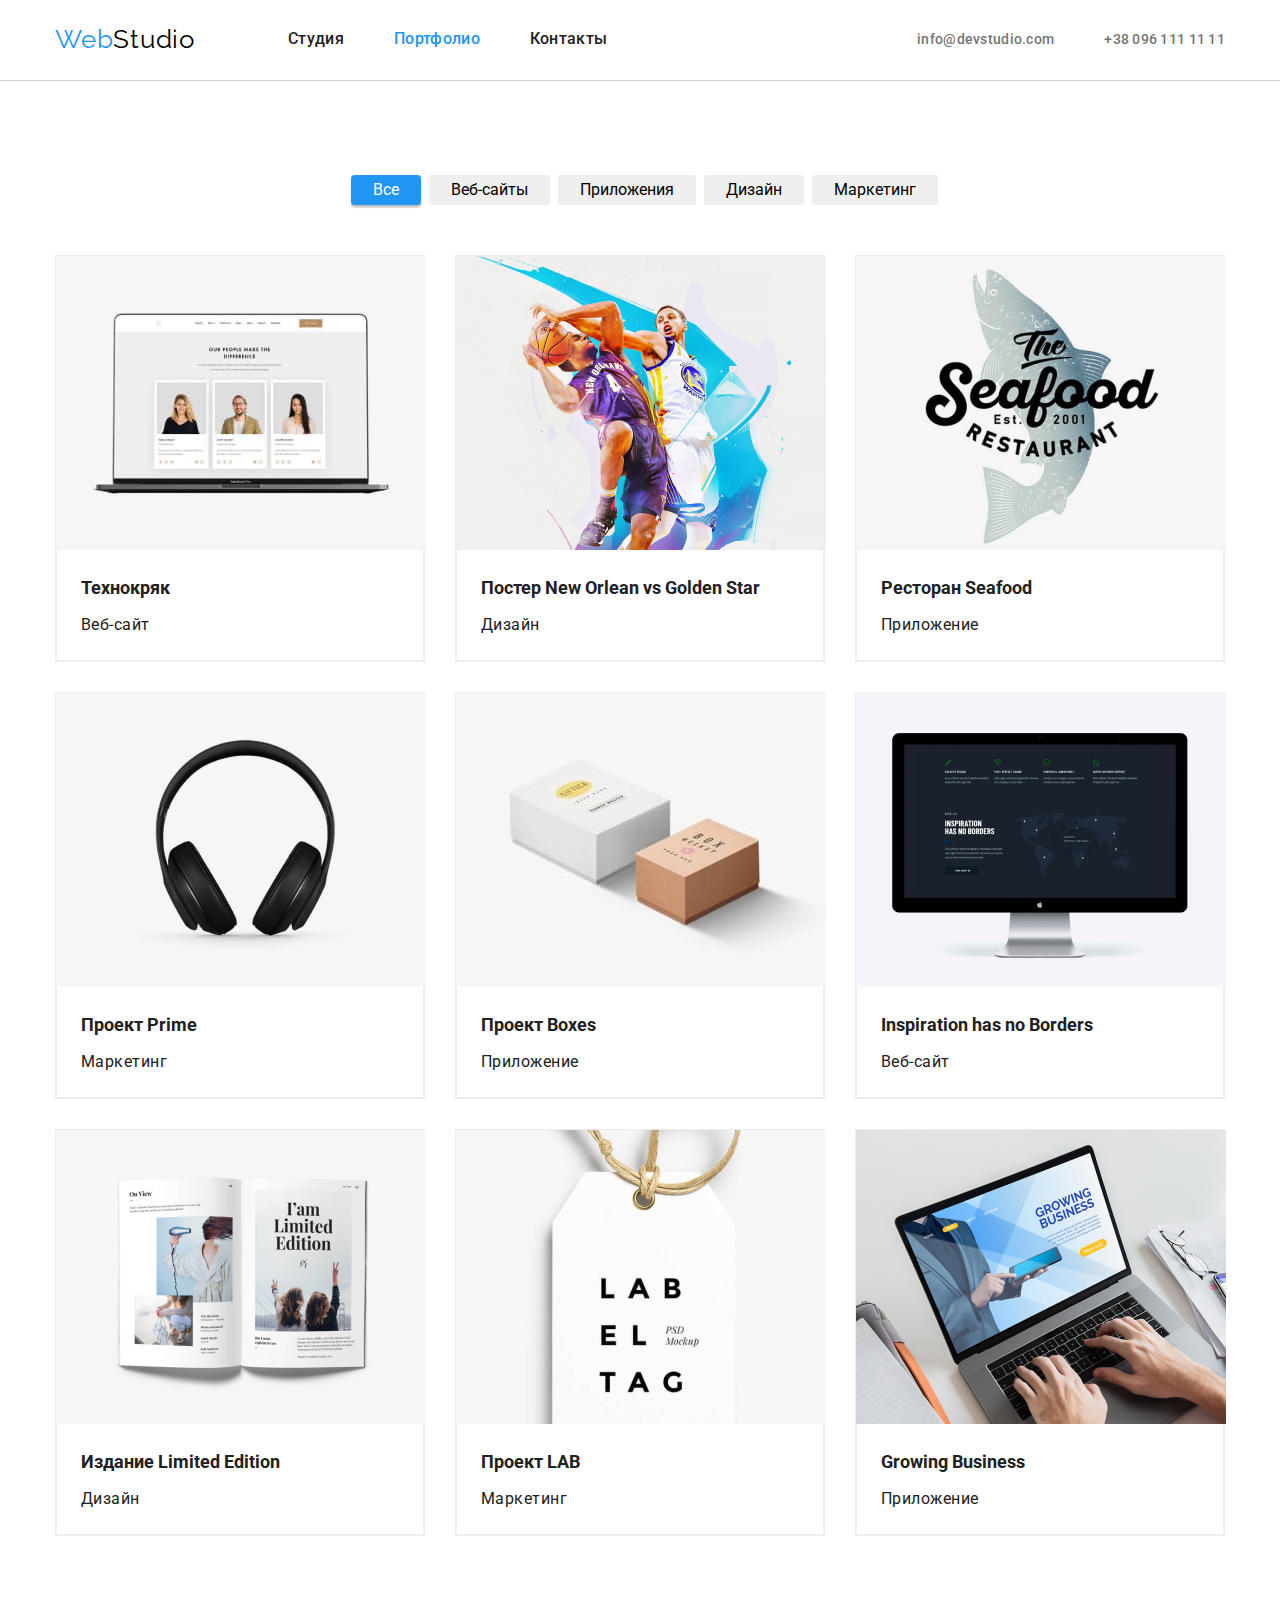
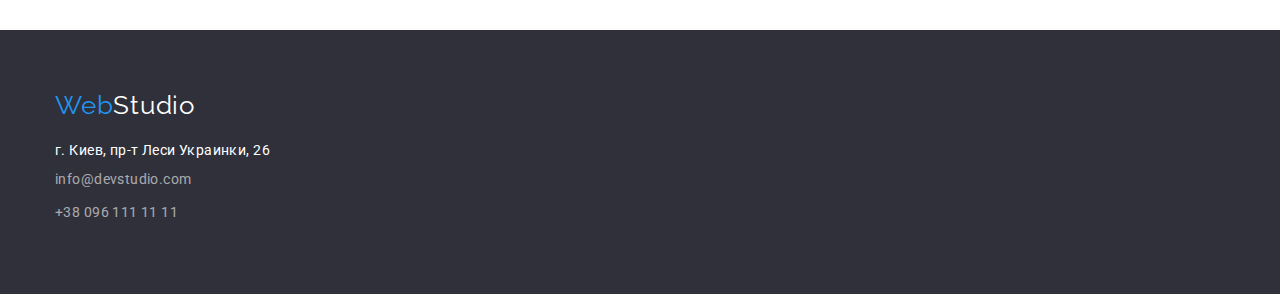
==== portfolio.html @ a6721dd1 "hw-04" ====
<!DOCTYPE html>
<html lang="ru">
<head>
    <meta charset="UTF-8">
    <meta http-equiv="X-UA-Compatible" content="IE=edge">
    <meta name="viewport" content="width=device-width, initial-scale=1.0">
    <link
        href="https://fonts.googleapis.com/css2?family=Raleway:wght@700&family=Roboto:wght@400;500;700;900&display=swap"
        rel="stylesheet">
    <title>Портфолио</title>
    <link rel="stylesheet" href="https://cdnjs.cloudflare.com/ajax/libs/modern-normalize/1.0.0/modern-normalize.min.css" />
    <link rel="stylesheet" href="./css/style.css">
</head>

<body>
    <!--Header-->
    <header class="header">
        <div class="container container-header">
            <nav class="navigation">
                <a class="logo" href="./index.html" lang="en">Web<span class="logo-dark">Studio</span></a>
                <ul class="site-nav list">
                    <li class="nav-item"><a href="./index.html" class="link">Студия</a></li>
                    <li class="nav-item"><a href="./portfolio.html" class="link current">Портфолио</a></li>
                    <li class="nav-item"><a href="/Контакты" class="link">Контакты</a></li>
                </ul>
            </nav>
            <ul class="contacts-list list">
                <li class="contacts-item"><a href="mailto:info@devstudio.com" class="link">info@devstudio.com</a></li>
                <li class="contacts-item"><a href="tel:+380961111111" class="link">+38 096 111 11 11</a></li>
            </ul>
        </div>
    </header>

    <main>
        <section class="work-block">
            <div class="container">
                <h1 hidden>Portfolio</h1>
                <!--Filter-->
                <ul class="filter list">
                    <li class="button-line">
                        <button type="button" class="filter-button current">Все</button>
                    </li>
                    <li class="button-line">
                        <button type="button" class="filter-button">Веб-сайты</button>
                    </li>
                    <li class="button-line">
                        <button type="button" class="filter-button">Приложения</button>
                    </li>
                    <li class="button-line">
                        <button type="button" class="filter-button">Дизайн</button>
                    </li>
                    <li class="button-line">
                        <button type="button" class="filter-button">Маркетинг</button>
                    </li>
                </ul>
                <ul class="content list">
                    <li class="portfolio-item">
                        <a class="link" href="#">
                            <img src="./images/1img.jpg" alt="Технокряк" width="370" />
                            <div class="card-description">
                                <h2 class="content-title">Технокряк</h2>
                                <p class="content-text">Веб-сайт</p>
                            </div>
                        </a>
                    </li>
                    <li class="portfolio-item">
                        <a class="link" href="#">
                            <img src="./images/img(1).jpg" alt="Постер New Orlean vs Golden Star" width="370" />
                            <div class="card-description">
                                <h2 class="content-title">Постер <span lang="en">New Orlean vs Golden Star</span></h2>
                                <p class="content-text">Дизайн</p>
                            </div>
                        </a>
                    </li>
                    <li class="portfolio-item">
                        <a class="link" href="#">
                            <img src="./images/img(2).jpg" alt="Ресторан Seafood" width="370" />
                            <div class="card-description">
                                <h2 class="content-title">Ресторан <span lang="en">Seafood</span></h2>
                                <p class="content-text">Приложение</p>
                            </div>
                        </a>
                    </li>
                    <li class="portfolio-item">
                        <a class="link" href="#">
                            <img src="./images/img(4).jpg" alt="Проект Prime" width="370" />
                            <div class="card-description">
                                <h2 class="content-title">Проект <span lang="en">Prime</span></h2>
                                <p class="content-text">Маркетинг</p>
                            </div>
                        </a>
                    </li>
                    <li class="portfolio-item">
                        <a class="link" href="#">
                            <img src="./images/img(5).jpg" alt="Проект Boxes" width="370" />
                            <div class="card-description">
                                <h2 class="content-title">Проект <span lang="en">Boxes</span></h2>
                                <p class="content-text">Приложение</p>
                            </div>
                        </a>
                    </li>
                    <li class="portfolio-item">
                        <a class="link" href="#">
                            <img src="./images/img(6).jpg" alt="Inspiration has no Borders" width="370" />
                            <div class="card-description">
                                <h2 class="content-title" lang="en">Inspiration has no Borders</h2>
                                <p class="content-text">Веб-сайт</p>
                            </div>
                        </a>
                    </li>
                    <li class="portfolio-item">
                        <a class="link" href="#">
                            <img src="./images/img(7).jpg" alt="Издание Limited Edition" width="370" />
                            <div class="card-description">
                                <h2 class="content-title">Издание <span lang="en">Limited Edition</span></h2>
                                <p class="content-text">Дизайн</p>
                            </div>
                        </a>
                    </li>
                    <li class="portfolio-item">
                        <a class="link" href="#">
                            <img src="./images/img(8).jpg" alt="Проект LAB" width="370" />
                            <div class="card-description">
                                <h2 class="content-title">Проект <span lang="en">LAB</span></h2>
                                <p class="content-text">Маркетинг</p>
                            </div>
                        </a>
                    </li>
                    <li class="portfolio-item">
                        <a class="link" href="#">
                            <img src="./images/img(9).jpg" alt="Growing Business" width="370" />
                            <div class="card-description">
                                <h2 class="content-title" lang="en">Growing Business</h2>
                                <p class="content-text">Приложение</p>
                            </div>
                        </a>
                    </li>
                </ul>
        </div>
        </section>
    </main>

    <!--Footer-->
    <footer class="page-footer">
        <div class="container">
            <a class="logo logo-indent" href="./index.html" lang=en>Web<span class="logo-light">Studio</span></a>
            <address class="address">
                <ul class="footer-contact list">
                    <li class="address-item"><a class="address-text" href="https://goo.gl/maps/ruB2v3rZitqbdLSk9"
                            target="_blank">г. Киев, пр-т
                            Леси Украинки, 26</a></li>
                    <li class="address-item"><a class="link" href="mailto:info@devstudio.com">info@devstudio.com</a></li>
                    <li class="address-item"><a class="link" href="tel:+380961111111">+38 096 111 11 11</a></li>
                </ul>
            </address>
        </div>
    </footer>
</body>
</html>
---- css/style.css ----
:root {
  --primary-text-color: #757575;
  --title-text-color: #212121;
  --secondary-text-color: #ffffff;
  --primary--button-color: #188ce8;
  --background-button-color: #f5f4fa;
  --primary-background-color: #ffffff;
  --secondary-background-color: #2f303a;
  --accent-color: #2196f3;
  --secondary-address-color: rgba(255, 255, 255, 0.6);
  --logo-color: #000000;
  --background-team-color: #f5f4fa;
}

body {
  color: var(--primary-text-color);
  background-color: var(--primary-background-color);
  font-family: "Roboto", sans-serif;
  font-weight: 400;
  margin: 0 auto;
}
*,
::after,
::before {
  box-sizing: border-box;
}

/* УЛИТЫ */
h1,
h2,
h3,
p {
  margin-bottom: 0;
  margin-top: 0;
}
/* Without dots */
.list {
  list-style: none;
  padding: 0;
  margin: 0;
}
.link {
  color: var(--title-text-color);
  text-decoration: none;
  cursor: pointer;
}
img {
  display: block;
}
.container {
  width: 1200px;
  padding-left: 15px;
  padding-right: 15px;
  margin: 0 auto;
}

/* HEADER  */
.header {
  padding-top: 24px;
  padding-bottom: 25px;
  border-bottom: 1px solid #cecece;
}
.header .list {
  font-weight: 500;
  line-height: 1.14;
  letter-spacing: 0.02em;
}
.site-nav .link.current {
  color: var(--accent-color);
}
.container-header {
  display: flex;
}
.navigation {
  display: flex;
  align-items: center;
}
.site-nav {
  color: var(--title-text-color);
  display: flex;
}
.navigation .nav-item:not(:last-child) {
  margin-right: 50px;
}
.contacts-item:not(:last-child) {
  margin-right: 50px;
}
.contacts-list {
  margin-left: auto;
  display: flex;
  align-items: center;
}
.contacts-list .link {
  color: var(--primary-text-color);
  font-weight: 500;
  font-size: 14px;
  letter-spacing: 0.02em;
}

/*HERO*/
.post {
  background-color: var(--secondary-background-color);
  text-align: center;
  padding-top: 200px;
  padding-bottom: 200px;
}
.post-title {
  color: var(--secondary-text-color);
  text-align: center;
  text-transform: uppercase;
  font-weight: 900;
  font-size: 44px;
  line-height: 1.36;
  margin-top: 0;
  margin-bottom: 30px;
}
.post-button {
  color: var(--secondary-text-color);
  background-color: var(--accent-color);
  margin: 0 auto;
  padding: 10px 30px;
  font-weight: bold;
  line-height: 1.87;
  box-shadow: 0px 4px 4px rgba(0, 0, 0, 0.25);
  border-radius: 4px;
  border: none;
  min-width: 200px;
  text-align: center;
  display: block;
}

/*BENEFITS*/
.benefits {
  padding-top: 94px;
  margin-bottom: 0;
}
.benefits-list {
  display: flex;
  align-items: center;
}
.benefits-name {
  color: var(--title-text-color);
  margin-bottom: 10px;
  margin-top: 0;
  font-size: 14px;
  line-height: 1.14;
  text-transform: uppercase;
}
.benefits-text {
  font-size: 14px;
  line-height: 1.71;
}

.benefits-block:not(:last-child) {
  margin-right: 30px;
}

/* ACTIVITY */
.activity {
  color: var(--title-text-color);
  padding-top: 94px;
  padding-bottom: 94px;
  box-sizing: border-box;
}
.work {
  display: flex;
  align-items: center;
  justify-content: space-between;
}
.section-title {
  margin-bottom: 50px;
  text-align: center;
  font-weight: 700;
  font-size: 36px;
  line-height: 1.16;
  letter-spacing: 0.03em;
}

/* TEAM */
.team {
  color: var(--title-text-color);
  background-color: var(--background-team-color);
  padding-top: 94px;
  padding-bottom: 94px;
}
.team-list {
  display: flex;
}
.team-description {
  padding: 30px 0;
}
.team-name {
  color: var(--title-text-color);
  font-weight: 500;
  font-size: 16px;
  line-height: 1.18;
  text-align: center;
  letter-spacing: 0.03em;
  padding-bottom: 10px;
}
.team-function {

  text-align: center;
  letter-spacing: 0.03em;
  color: #757575;;
}
.img-team {
  flex-direction: column;
  box-shadow: 0px 1px 3px rgba(0, 0, 0, 0.12), 0px 1px 1px rgba(0, 0, 0, 0.14),
    0px 2px 1px rgba(0, 0, 0, 0.2);
  border-radius: 0px 0px 4px 4px;
  margin-right: 30px;
}
.img-team:not(:last-child) {
  margin-right: 30px;
}

/*FOOTER*/
.page-footer {
  background-color: var(--secondary-background-color);
  padding-top: 60px;
  padding-bottom: 60px;
}
.address {

  font-style: normal;
  letter-spacing: 0.03em;
  text-decoration: none;
  color: var(--secondary-address-color);
}
.address-item {
  margin-bottom: 9px;
}
.address-text {
  letter-spacing: 0.03em;
  text-decoration: none;
  font-size: 14px;
  color: #ffffff;
}
.footer-contact .link {
  color: var(--secondary-address-color);
  font-style: normal;
  font-size: 14px;
  line-height: 1.71;
  letter-spacing: 0.03em;
  text-decoration: none;
}

/* JUST FOCUS AND HOVER */
.site-nav .link:focus,
.site-nav .link:hover,
.contacts-list .link:focus,
.contacts-list .link:hover {
  color: var(--accent-color);
}
.filter-button:focus,
.filter-button:hover {
  color: var(--secondary-text-color);
}
.post-button:hover,
.post-button:focus {
  background-color: var(--primary--button-color);
  box-shadow: 0px 4px 4px rgba(0, 0, 0, 0.15);
  border-radius: 4px;
}
.filter-button:focus,
.filter-button:hover {
  background-color: var(--accent-color);
  box-shadow: 0px 3px 1px rgba(0, 0, 0, 0.1), 0px 1px 2px rgba(0, 0, 0, 0.08),
    0px 2px 2px rgba(0, 0, 0, 0.12);
  border-radius: 4px;
}

/* LOGO */
.logo {
  color: var(--accent-color);
  margin-right: 93px;
  font-family: Raleway;
  font-size: 26px;
  line-height: 1.19;
  letter-spacing: 0.03em;
  text-decoration: none;
}
.logo-indent{
  display: block;
  margin-bottom: 20px;
}
.logo-dark {
  color: #000000;
}
.logo-light {
  color: #ffffff;
}

/* PORTFOLIO */
.work-block {
  padding-top: 94px;
  padding-bottom: 94px;
}
.filter {
  display: flex;
  margin: 0 auto;
  margin-bottom: 50px;
  text-align: center;
  align-items: center;
  justify-content: center;
  color: var(--background-team-color);
  font-weight: 500;
  font-size: 16px;
  line-height: 1.62;
  letter-spacing: 0.03em;
  border-radius: 4px;
}
.filter-button {
  padding: 6px 22px;
  border-radius: 4px;
  border: none;
}
.filter-button.current {
  background-color: var(--accent-color);
  color: var(--secondary-text-color);
  box-shadow: 0px 3px 1px rgba(0, 0, 0, 0.1), 0px 1px 2px rgba(0, 0, 0, 0.08),
    0px 2px 2px rgba(0, 0, 0, 0.12);
  border-radius: 4px;
}
button {
  cursor: pointer;
}
.button-line {
  background-color: var(--background-button-color);
  margin-left: 8px;
}

/*CATOLOG*/
.portfolio-item .link {
  display: block;
}
.portfolio-item {
  margin-top: 30px;
  margin-right: 30px;
  border: 1px solid #eeeeee;
  width: 370px;
}
.content {
  display: flex;
  flex-wrap: wrap;
  margin-top: -30px;
  margin-right: -30px;
}
.card-description {
  display: block;
  padding: 20px 24px;
  border-right: 1px solid #eeeeee;
  border-bottom: 1px solid #eeeeee;
  border-left: 1px solid #eeeeee;
}
.content-title {
  margin-bottom: 4px;
  color: var(--title-text-color);
  font-weight: 700;
  font-size: 18px;
  line-height: 2;
}
.content-text {
  font-weight: 400;
  font-size: 16px;
  line-height: 1.87;
  letter-spacing: 0.03em;
}
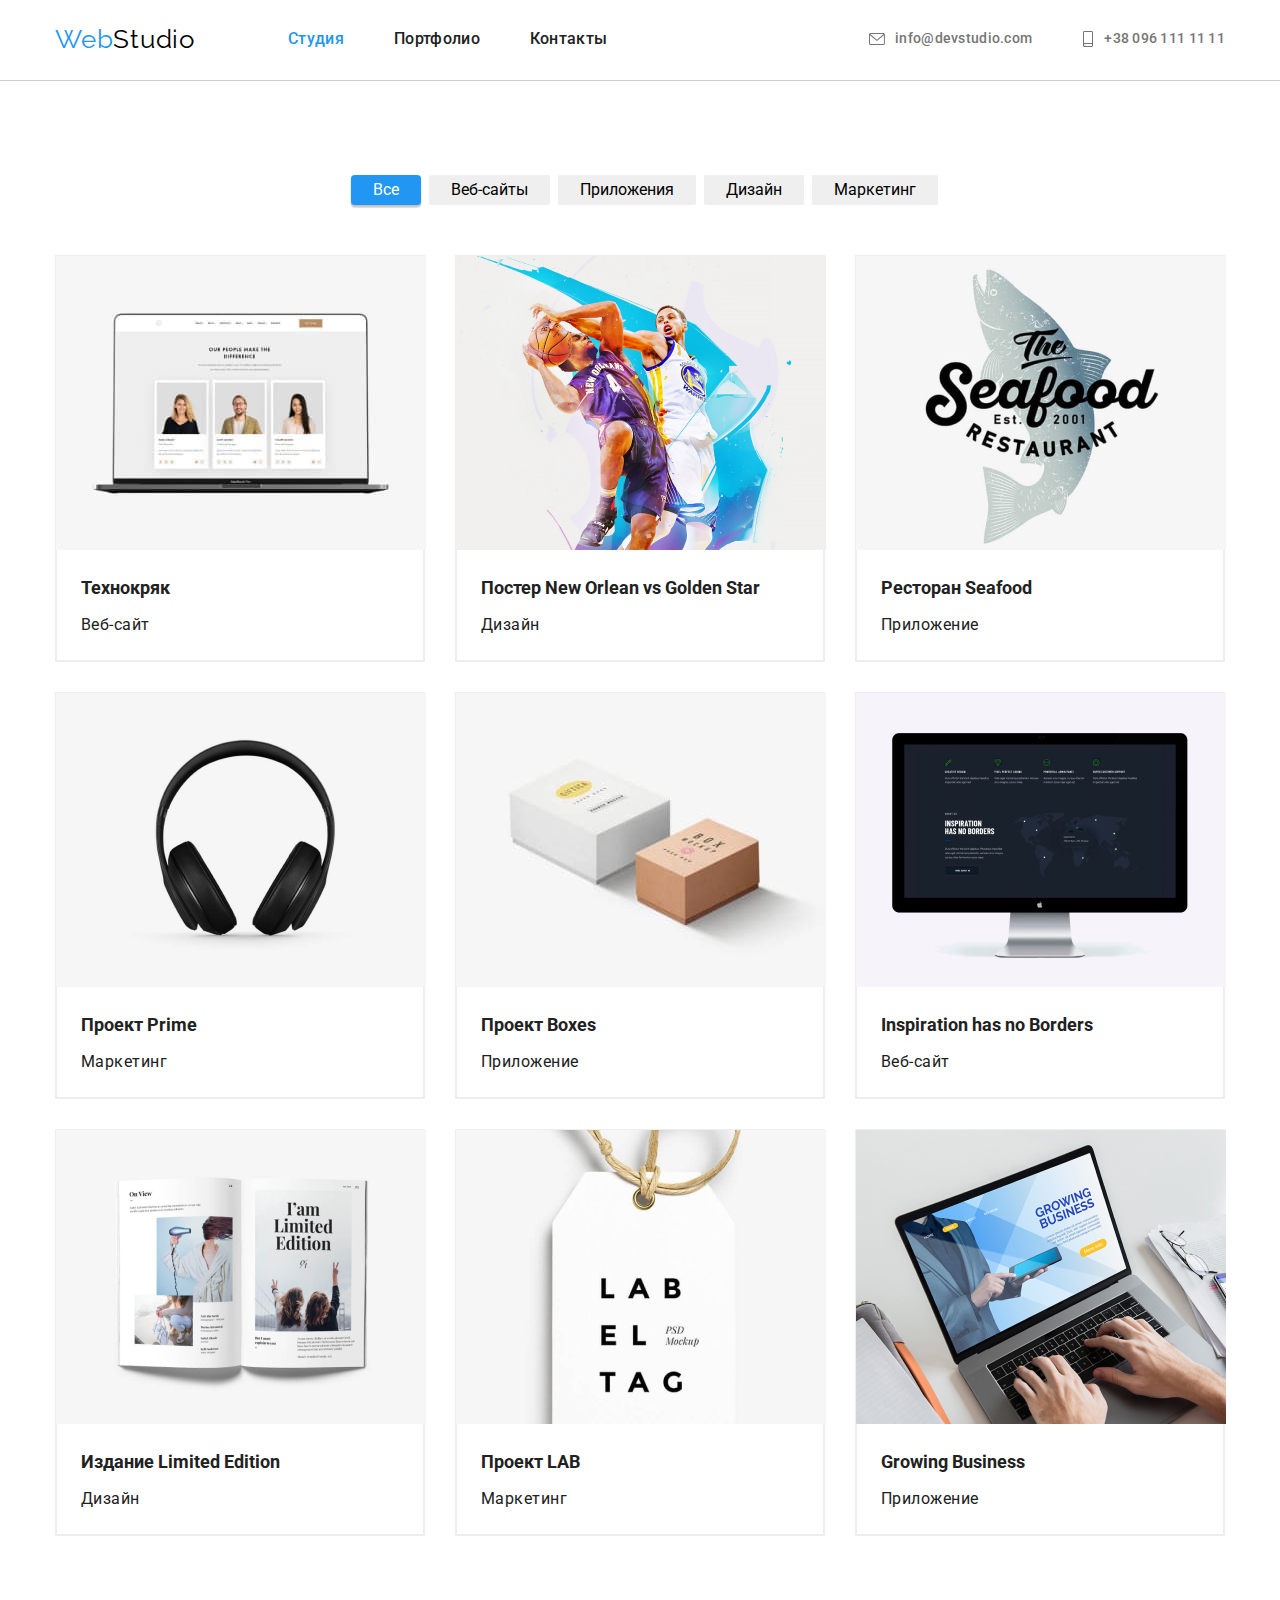
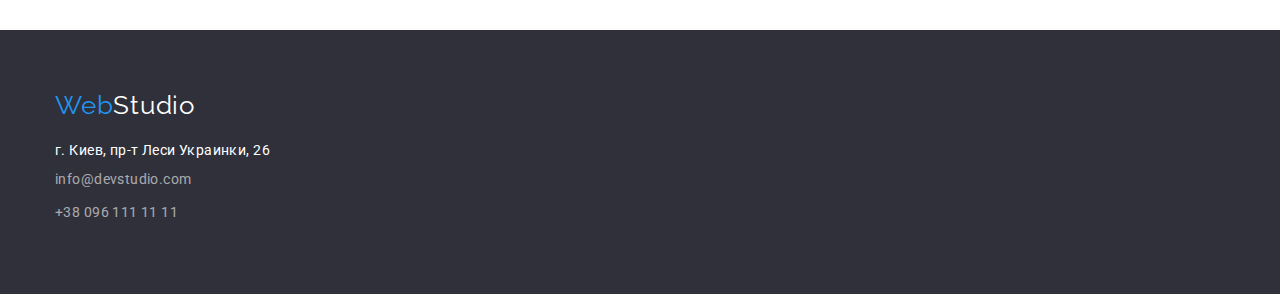
==== commit 06ac1013: "Добавляет новый блок" ====
--- a/portfolio.html
+++ b/portfolio.html
@@ -19,14 +19,30 @@
             <nav class="navigation">
                 <a class="logo" href="./index.html" lang="en">Web<span class="logo-dark">Studio</span></a>
                 <ul class="site-nav list">
-                    <li class="nav-item"><a href="./index.html" class="link">Студия</a></li>
-                    <li class="nav-item"><a href="./portfolio.html" class="link current">Портфолио</a></li>
+                    <li class="nav-item"><a href="./index.html" class="link current">Студия</a></li>
+                    <li class="nav-item"><a href="./portfolio.html" class="link">Портфолио</a></li>
                     <li class="nav-item"><a href="/Контакты" class="link">Контакты</a></li>
                 </ul>
             </nav>
             <ul class="contacts-list list">
-                <li class="contacts-item"><a href="mailto:info@devstudio.com" class="link">info@devstudio.com</a></li>
-                <li class="contacts-item"><a href="tel:+380961111111" class="link">+38 096 111 11 11</a></li>
+                <li class="contacts-item">
+                    <a href="mailto:info@devstudio.com" class="link">
+                        <svg width="16px" height="12px" class="email-icon">
+                            <use href="./images/symbol-defs.svg#icon-email">
+                            </use>
+                        </svg>
+                        info@devstudio.com
+                    </a>
+                </li>
+                <li class="contacts-item">
+                    <a href="tel:+380961111111" class="link">
+                        <svg width="12px" height="16px" class="icon-smartphone">
+                            <use href="./images/symbol-defs.svg#icon-smartphone">
+                            </use>
+                        </svg>
+                        +38 096 111 11 11
+                </a>
+                </li>
             </ul>
         </div>
     </header>
--- a/css/style.css
+++ b/css/style.css
@@ -96,10 +96,14 @@
   font-size: 14px;
   letter-spacing: 0.02em;
 }
+.contacts-item .link{
+  display: flex;
+  align-items: center;
+}
 
 /*HERO*/
 .post {
-  background-color: var(--secondary-background-color);
+  /*background-color: var(--secondary-background-color);*/
   text-align: center;
   padding-top: 200px;
   padding-bottom: 200px;
@@ -138,10 +142,40 @@
   display: flex;
   align-items: center;
 }
+.benefits-block::before{
+  display: block;
+  content:"";
+  height: 120px;
+  left: 215px;
+  top: 774px;
+  border-radius: 4px;
+  background-size: contain;
+  background: #F5F4FA;
+}
+.icon-antenna::before{
+  background-image: url("../images/antenna1.svg");
+  background-repeat: no-repeat;
+  background-position: center;
+}
+.icon-clock::before{
+  background-image: url("../images/clock1.svg");
+  background-repeat: no-repeat;
+  background-position: center;
+}
+.icon-diagram::before{
+  background-image: url("../images/diagram1.svg");
+  background-repeat: no-repeat;
+  background-position: center;
+}
+.icon-astronaut::before{
+  background-image: url("../images/astronaut1.svg");
+  background-repeat: no-repeat;
+  background-position: center;
+}
 .benefits-name {
   color: var(--title-text-color);
   margin-bottom: 10px;
-  margin-top: 0;
+  margin-top: 30px;
   font-size: 14px;
   line-height: 1.14;
   text-transform: uppercase;
@@ -366,4 +400,41 @@
   font-size: 16px;
   line-height: 1.87;
   letter-spacing: 0.03em;
-}+}
+
+/* ICONS HEADER*/
+.email-icon {
+  margin-right: 10px;
+  fill: var(--title-text-color);
+}
+.contacts-item .link:hover,
+.contacts-item .link:focus{
+  fill: var(--accent-color);
+}
+.email-icon .link:hover,
+.email-icon .link:focus,
+.icon-smartphone .link:hover,
+.icon-smartphone .link:focus {
+  color: var(--accent-color);
+}
+.icon-smartphone {
+  margin-right: 10px;
+  fill: var(--title-text-color);
+}
+
+/*OVERLAY*/
+.overlay {
+  max-width: 1600px;
+  height: 600px;
+  margin-left: auto;
+  margin-right: auto;
+  background-image: linear-gradient(
+  rgba(47, 48, 58, 0.4), 
+  rgba(47, 48, 58, 0.4)
+  ),
+  url(../images/overlay.jpg);
+  background-repeat: no-repeat;
+  background-position: center;
+  background-size: cover;
+}
+
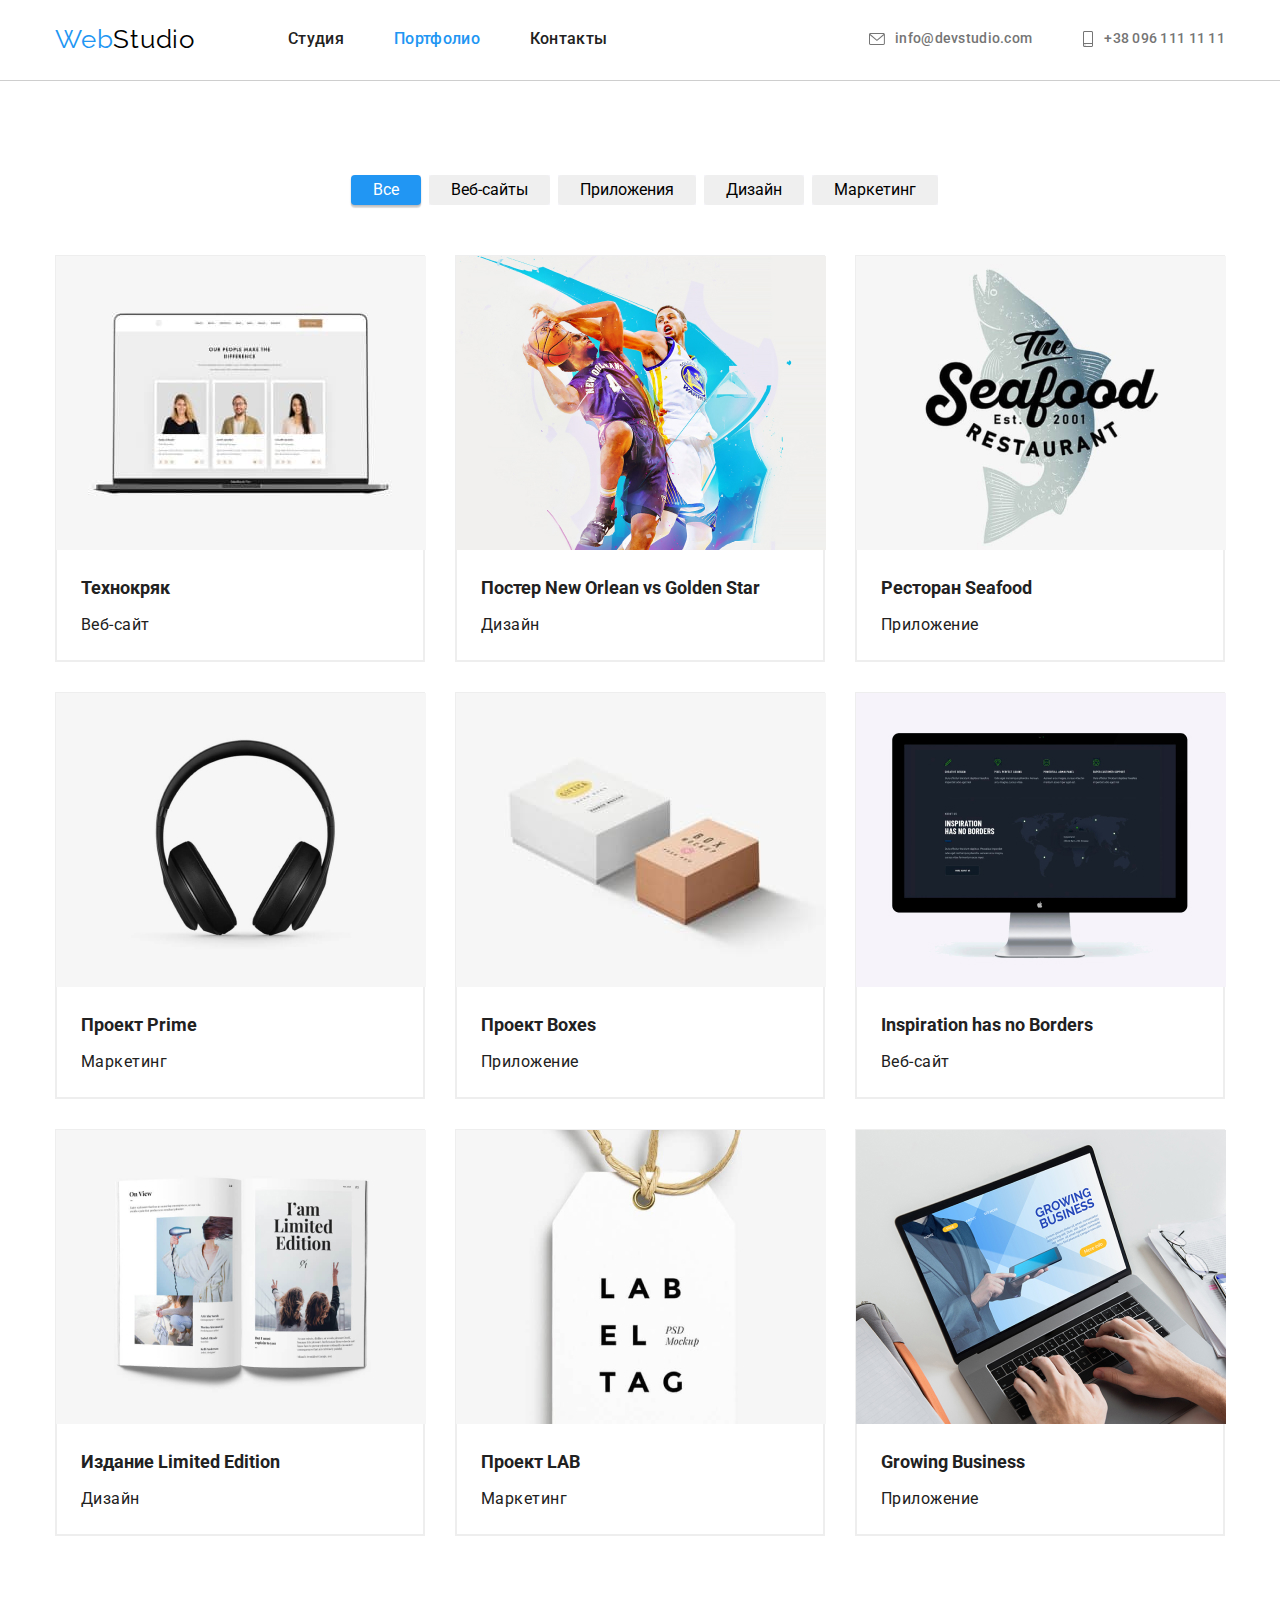
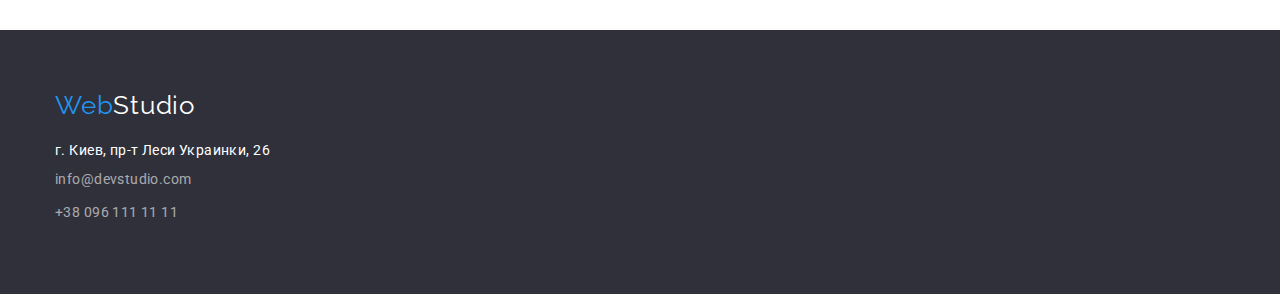
==== commit 0b9c1a1e: "header portfolio" ====
--- a/portfolio.html
+++ b/portfolio.html
@@ -19,29 +19,29 @@
             <nav class="navigation">
                 <a class="logo" href="./index.html" lang="en">Web<span class="logo-dark">Studio</span></a>
                 <ul class="site-nav list">
-                    <li class="nav-item"><a href="./index.html" class="link current">Студия</a></li>
-                    <li class="nav-item"><a href="./portfolio.html" class="link">Портфолио</a></li>
+                    <li class="nav-item"><a href="./index.html" class="link">Студия</a></li>
+                    <li class="nav-item"><a href="./portfolio.html" class="link current">Портфолио</a></li>
                     <li class="nav-item"><a href="/Контакты" class="link">Контакты</a></li>
                 </ul>
             </nav>
             <ul class="contacts-list list">
-                <li class="contacts-item">
+                <li class="contacts-item link">
                     <a href="mailto:info@devstudio.com" class="link">
-                        <svg width="16px" height="12px" class="email-icon">
-                            <use href="./images/symbol-defs.svg#icon-email">
+                        <svg width="16px" height="12px" class="email-icon link">
+                            <use href="./images/icons.svg#icon-email">
                             </use>
                         </svg>
                         info@devstudio.com
                     </a>
                 </li>
-                <li class="contacts-item">
+                <li class="contacts-item link">
                     <a href="tel:+380961111111" class="link">
-                        <svg width="12px" height="16px" class="icon-smartphone">
-                            <use href="./images/symbol-defs.svg#icon-smartphone">
+                        <svg width="12px" height="16px" class="icon-smartphone link">
+                            <use href="./images/icons.svg#icon-smartphone">
                             </use>
                         </svg>
                         +38 096 111 11 11
-                </a>
+                    </a>
                 </li>
             </ul>
         </div>
--- a/css/style.css
+++ b/css/style.css
@@ -10,6 +10,7 @@
   --secondary-address-color: rgba(255, 255, 255, 0.6);
   --logo-color: #000000;
   --background-team-color: #f5f4fa;
+  --icon-color: #afb1b8;
 }
 
 body {
@@ -233,7 +234,6 @@
   padding-bottom: 10px;
 }
 .team-function {
-
   text-align: center;
   letter-spacing: 0.03em;
   color: #757575;;
@@ -248,7 +248,65 @@
 .img-team:not(:last-child) {
   margin-right: 30px;
 }
-
+.social-list{
+  margin-top: 16px;
+  display: flex;
+  justify-content: center;
+}
+.social-list-link{
+  display: flex;
+  align-items: center;
+  justify-content: center;
+  fill: var(--icon-color);
+  width: 44px;
+  height: 44px;
+  border-radius: 50%;
+}
+.social-list-icon{
+  width: 20px;
+  height: 20px;
+}
+.social-list-link:hover,
+.social-list-link:focus{
+  fill: var(--primary-background-color);
+  background-color: var(--accent-color);
+}
+.social-list-item:not(:first-child){
+  margin-left: 10px;
+}
+
+
+/*CLIENTS*/
+.clients{
+  color: var(--title-text-color);
+  padding-top: 94px;
+  padding-bottom: 94px;
+}
+.clients-list{
+  display: flex;
+  flex-wrap: wrap;
+  margin-left: -30px;
+}
+.clients-link{
+  display: flex;
+  align-items: center;
+  justify-content: center;
+  width: 170px;
+  height: 92px;
+  border: 1px solid #afb1b8;
+  box-sizing: border-box;
+  border-radius: 4px;
+  fill: var(--icon-color);
+}
+.clients-item{
+  margin-left: 30px;
+}
+
+.clients-link:hover,
+.clients-link:focus{
+  fill: var(--accent-color);
+  border-color: var(--accent-color);
+}
 /*FOOTER*/
 .page-footer {
   background-color: var(--secondary-background-color);
@@ -283,10 +341,11 @@
 /* JUST FOCUS AND HOVER */
 .site-nav .link:focus,
 .site-nav .link:hover,
-.contacts-list .link:focus,
-.contacts-list .link:hover {
+.contacts-item .link:focus,
+.contacts-item .link:hover {
   color: var(--accent-color);
 }
+
 .filter-button:focus,
 .filter-button:hover {
   color: var(--secondary-text-color);
@@ -303,6 +362,12 @@
   box-shadow: 0px 3px 1px rgba(0, 0, 0, 0.1), 0px 1px 2px rgba(0, 0, 0, 0.08),
     0px 2px 2px rgba(0, 0, 0, 0.12);
   border-radius: 4px;
+}
+
+
+.clients-link .link:focus,
+.clients-link .link:hover{
+  color: var(--accent-color);
 }
 
 /* LOGO */
@@ -405,7 +470,11 @@
 /* ICONS HEADER*/
 .email-icon {
   margin-right: 10px;
-  fill: var(--title-text-color);
+  fill: var(--primary-text-color);
+}
+.icon-smartphone {
+  margin-right: 10px;
+  fill: var(--primary-text-color);
 }
 .contacts-item .link:hover,
 .contacts-item .link:focus{
@@ -413,14 +482,11 @@
 }
 .email-icon .link:hover,
 .email-icon .link:focus,
-.icon-smartphone .link:hover,
-.icon-smartphone .link:focus {
+.icon-smartphone:hover .link,
+.icon-smartphone:focus .link {
   color: var(--accent-color);
 }
-.icon-smartphone {
-  margin-right: 10px;
-  fill: var(--title-text-color);
-}
+
 
 /*OVERLAY*/
 .overlay {
@@ -436,5 +502,4 @@
   background-repeat: no-repeat;
   background-position: center;
   background-size: cover;
-}
-
+}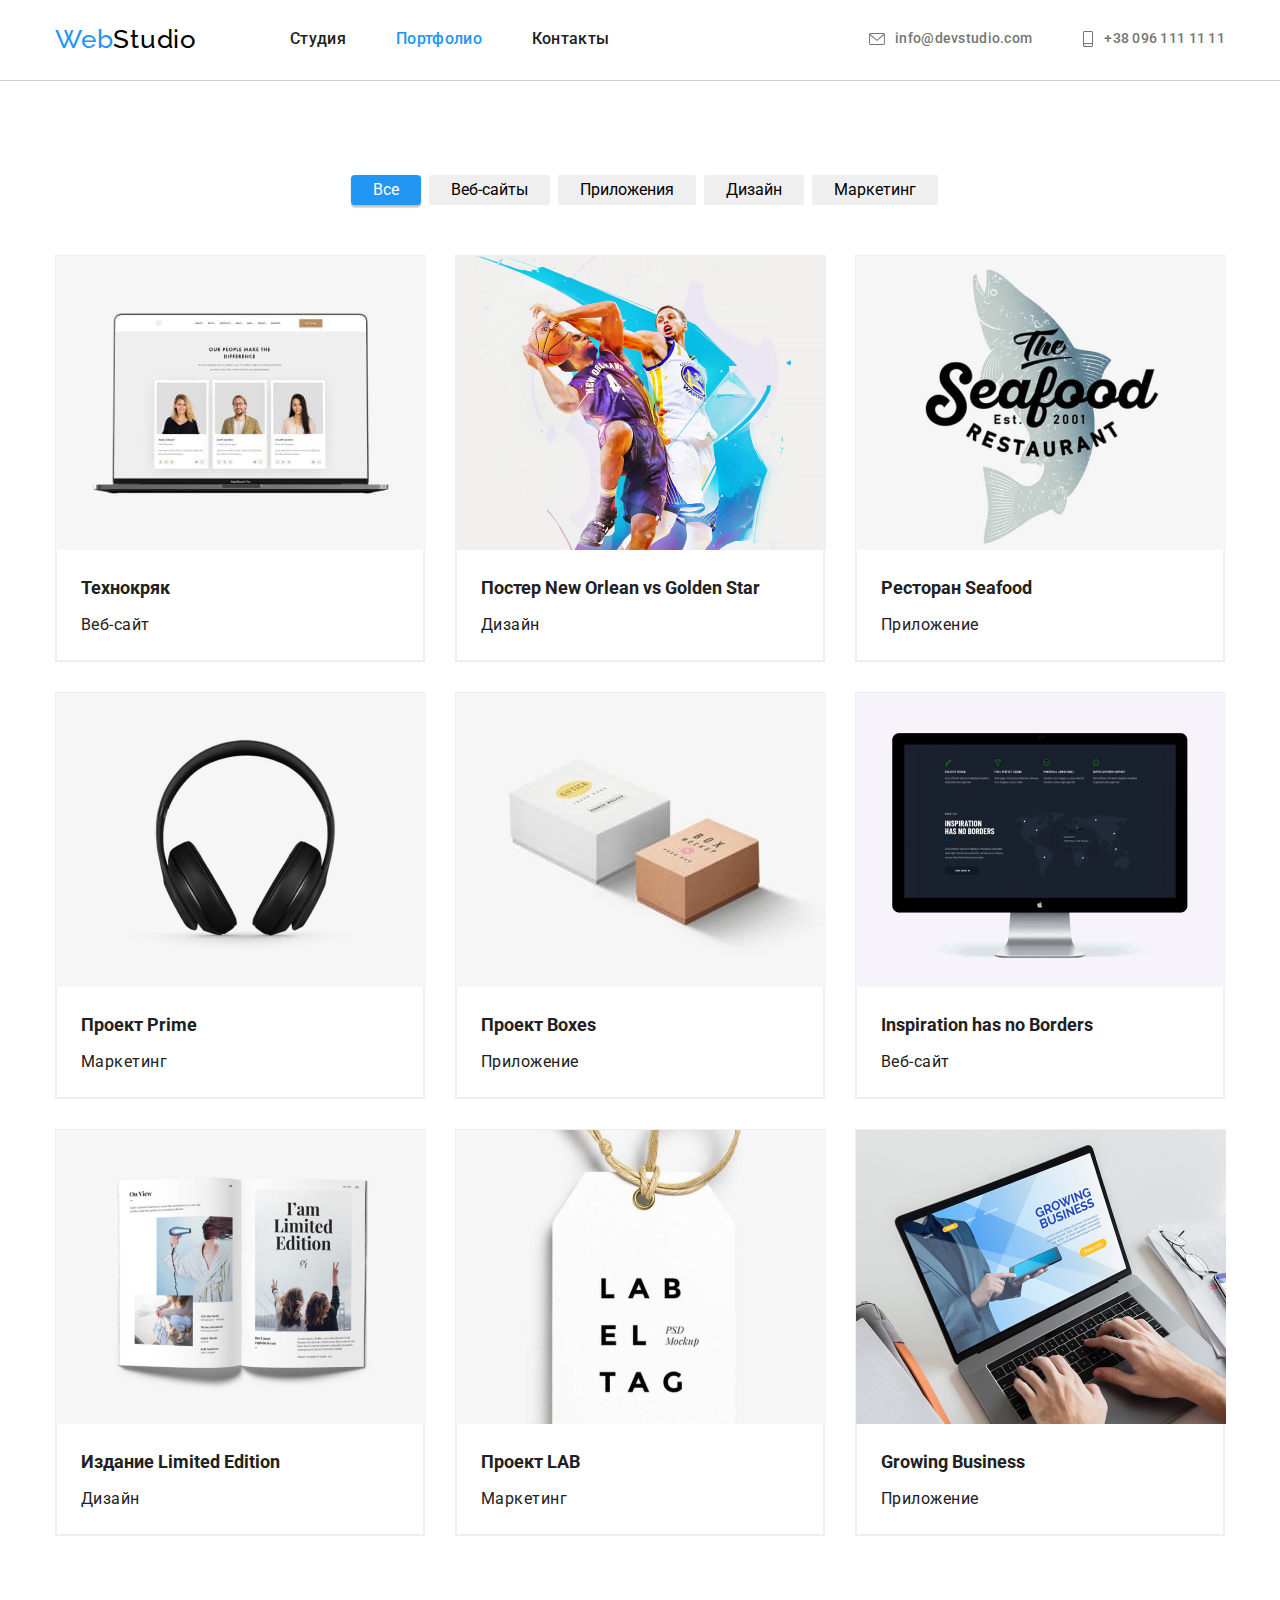
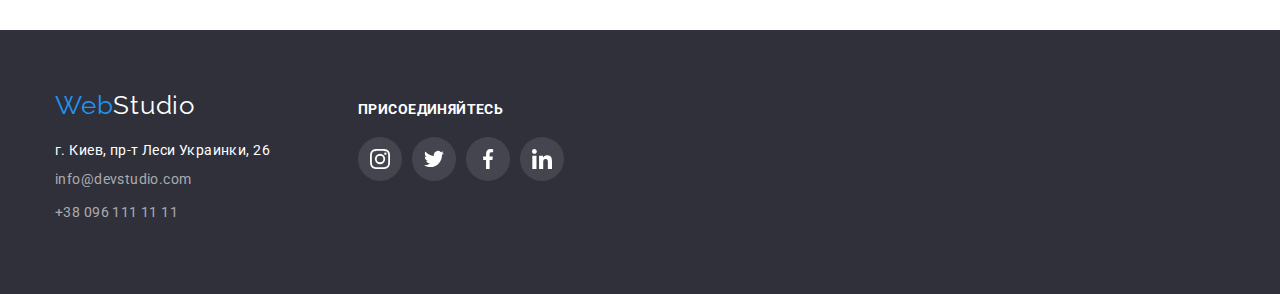
==== commit f201c65d: "new" ====
--- a/portfolio.html
+++ b/portfolio.html
@@ -18,15 +18,15 @@
         <div class="container container-header">
             <nav class="navigation">
                 <a class="logo" href="./index.html" lang="en">Web<span class="logo-dark">Studio</span></a>
-                <ul class="site-nav list">
+                <ul class="site-nav">
                     <li class="nav-item"><a href="./index.html" class="link">Студия</a></li>
                     <li class="nav-item"><a href="./portfolio.html" class="link current">Портфолио</a></li>
                     <li class="nav-item"><a href="/Контакты" class="link">Контакты</a></li>
                 </ul>
             </nav>
-            <ul class="contacts-list list">
+            <ul class="contacts-list">
                 <li class="contacts-item link">
-                    <a href="mailto:info@devstudio.com" class="link">
+                    <a href="mailto:info@devstudio.com" class=" contact-link link">
                         <svg width="16px" height="12px" class="email-icon link">
                             <use href="./images/icons.svg#icon-email">
                             </use>
@@ -35,7 +35,7 @@
                     </a>
                 </li>
                 <li class="contacts-item link">
-                    <a href="tel:+380961111111" class="link">
+                    <a href="tel:+380961111111" class=" contact-link link">
                         <svg width="12px" height="16px" class="icon-smartphone link">
                             <use href="./images/icons.svg#icon-smartphone">
                             </use>
@@ -47,6 +47,7 @@
         </div>
     </header>
 
+    <!--Main-->
     <main>
         <section class="work-block">
             <div class="container">
@@ -152,23 +153,64 @@
                         </a>
                     </li>
                 </ul>
-        </div>
+            </div>
         </section>
     </main>
 
     <!--Footer-->
     <footer class="page-footer">
         <div class="container">
-            <a class="logo logo-indent" href="./index.html" lang=en>Web<span class="logo-light">Studio</span></a>
-            <address class="address">
-                <ul class="footer-contact list">
-                    <li class="address-item"><a class="address-text" href="https://goo.gl/maps/ruB2v3rZitqbdLSk9"
-                            target="_blank">г. Киев, пр-т
-                            Леси Украинки, 26</a></li>
-                    <li class="address-item"><a class="link" href="mailto:info@devstudio.com">info@devstudio.com</a></li>
-                    <li class="address-item"><a class="link" href="tel:+380961111111">+38 096 111 11 11</a></li>
-                </ul>
-            </address>
+            <div class="footer-wrapper">
+                <div class="footer-address">
+                    <a class="logo logo-indent" href="./index.html" lang=en>Web<span class="logo-light">Studio</span></a>
+                    <address class="address">
+                        <ul class="footer-address-list">
+                            <li class="address-item"><a class="footer-address-text" href="https://goo.gl/maps/ruB2v3rZitqbdLSk9"
+                                    target="_blank">г. Киев, пр-т
+                                    Леси Украинки, 26</a></li>
+                            <li class="address-item"><a class="link" href="mailto:info@devstudio.com">info@devstudio.com</a></li>
+                            <li class="address-item"><a class="link" href="tel:+380961111111">+38 096 111 11 11</a></li>
+                        </ul>
+                    </address>
+                </div>
+                <div class="footer-social-link-item">
+                <p class="footer-social-title">присоединяйтесь</p>
+                <ul class="footer-social-list">
+                    <li class="footer-social-item"> 
+                        <a href="#" class="footer-social-link"> 
+                            <svg class="footer-social-icon">
+                                <use href="./images/icons.svg#icon-instagram" >
+                                </use>
+                            </svg>
+                        </a> 
+                    </li>
+                    <li class="footer-social-item">
+                        <a href="#" class="footer-social-link">
+                            <svg class="footer-social-icon">
+                                <use href="./images/icons.svg#icon-twitter">
+                                </use>
+                            </svg>
+                        </a>
+                    </li>
+                    <li class="footer-social-item">
+                        <a href="#" class="footer-social-link">
+                            <svg class="footer-social-icon">
+                                <use href="./images/icons.svg#icon-facebook">
+                                </use>
+                            </svg>
+                        </a>
+                    </li>
+                    <li class="footer-social-item">
+                        <a href="#" class="footer-social-link">
+                            <svg class="footer-social-icon">
+                                <use href="./images/icons.svg#icon-linkedin">
+                                </use>
+                            </svg>
+                        </a>
+                    </li>
+                </ul>
+                </div>
+            </div>
         </div>
     </footer>
 </body>
--- a/css/style.css
+++ b/css/style.css
@@ -35,7 +35,7 @@
   margin-top: 0;
 }
 /* Without dots */
-.list {
+ul {
   list-style: none;
   padding: 0;
   margin: 0;
@@ -61,7 +61,7 @@
   padding-bottom: 25px;
   border-bottom: 1px solid #cecece;
 }
-.header .list {
+.header {
   font-weight: 500;
   line-height: 1.14;
   letter-spacing: 0.02em;
@@ -97,14 +97,17 @@
   font-size: 14px;
   letter-spacing: 0.02em;
 }
-.contacts-item .link{
-  display: flex;
-  align-items: center;
+.contacts-item .link {
+  display: flex;
+  align-items: center;
+}
+.contact-item .contact-link:hover {
+  color: var(--accent-color);
 }
 
 /*HERO*/
 .post {
-  /*background-color: var(--secondary-background-color);*/
+  background-color: var(--secondary-background-color);
   text-align: center;
   padding-top: 200px;
   padding-bottom: 200px;
@@ -143,32 +146,32 @@
   display: flex;
   align-items: center;
 }
-.benefits-block::before{
+.benefits-block::before {
   display: block;
-  content:"";
+  content: "";
   height: 120px;
   left: 215px;
   top: 774px;
   border-radius: 4px;
   background-size: contain;
-  background: #F5F4FA;
-}
-.icon-antenna::before{
+  background: #f5f4fa;
+}
+.icon-antenna::before {
   background-image: url("../images/antenna1.svg");
   background-repeat: no-repeat;
   background-position: center;
 }
-.icon-clock::before{
+.icon-clock::before {
   background-image: url("../images/clock1.svg");
   background-repeat: no-repeat;
   background-position: center;
 }
-.icon-diagram::before{
+.icon-diagram::before {
   background-image: url("../images/diagram1.svg");
   background-repeat: no-repeat;
   background-position: center;
 }
-.icon-astronaut::before{
+.icon-astronaut::before {
   background-image: url("../images/astronaut1.svg");
   background-repeat: no-repeat;
   background-position: center;
@@ -236,10 +239,11 @@
 .team-function {
   text-align: center;
   letter-spacing: 0.03em;
-  color: #757575;;
+  color: #757575;
 }
 .img-team {
   flex-direction: column;
+  background-color: var(--primary-background-color);
   box-shadow: 0px 1px 3px rgba(0, 0, 0, 0.12), 0px 1px 1px rgba(0, 0, 0, 0.14),
     0px 2px 1px rgba(0, 0, 0, 0.2);
   border-radius: 0px 0px 4px 4px;
@@ -248,12 +252,12 @@
 .img-team:not(:last-child) {
   margin-right: 30px;
 }
-.social-list{
+.social-list {
   margin-top: 16px;
   display: flex;
   justify-content: center;
 }
-.social-list-link{
+.social-list-link {
   display: flex;
   align-items: center;
   justify-content: center;
@@ -262,32 +266,31 @@
   height: 44px;
   border-radius: 50%;
 }
-.social-list-icon{
+.social-list-icon {
   width: 20px;
   height: 20px;
 }
 .social-list-link:hover,
-.social-list-link:focus{
+.social-list-link:focus {
   fill: var(--primary-background-color);
   background-color: var(--accent-color);
 }
-.social-list-item:not(:first-child){
+.social-list-item:not(:first-child) {
   margin-left: 10px;
 }
 
-
 /*CLIENTS*/
-.clients{
+.clients {
   color: var(--title-text-color);
   padding-top: 94px;
   padding-bottom: 94px;
 }
-.clients-list{
+.clients-list {
   display: flex;
   flex-wrap: wrap;
   margin-left: -30px;
 }
-.clients-link{
+.clients-link {
   display: flex;
   align-items: center;
   justify-content: center;
@@ -298,12 +301,12 @@
   border-radius: 4px;
   fill: var(--icon-color);
 }
-.clients-item{
+.clients-item {
   margin-left: 30px;
 }
 
 .clients-link:hover,
-.clients-link:focus{
+.clients-link:focus {
   fill: var(--accent-color);
   border-color: var(--accent-color);
 }
@@ -314,7 +317,6 @@
   padding-bottom: 60px;
 }
 .address {
-
   font-style: normal;
   letter-spacing: 0.03em;
   text-decoration: none;
@@ -323,13 +325,13 @@
 .address-item {
   margin-bottom: 9px;
 }
-.address-text {
+.footer-address-text {
   letter-spacing: 0.03em;
   text-decoration: none;
   font-size: 14px;
   color: #ffffff;
 }
-.footer-contact .link {
+.footer-address-list .link {
   color: var(--secondary-address-color);
   font-style: normal;
   font-size: 14px;
@@ -337,7 +339,48 @@
   letter-spacing: 0.03em;
   text-decoration: none;
 }
-
+.footer-wrapper {
+  display: flex;
+  margin: 0 auto;
+  align-items: baseline;
+}
+.footer-social-link-item{
+  width: 206px;
+  height: 80px;
+  margin-left: 70px;
+}
+.footer-social-title{
+  font-weight: 700;
+  font-size: 14px;
+  line-height: 16px;
+  letter-spacing: 0.03em;
+  text-transform: uppercase;
+  margin-bottom: 20px;
+  color: var(--secondary-text-color);
+}
+.footer-social-list{
+  display: flex;
+  justify-content: space-between;
+}
+.footer-social-icon{
+  width: 20px;
+  height: 20px;
+  fill: #ffffff
+}
+.footer-social-link{
+  display: flex;
+  justify-content: center;
+  align-items: center;
+  width: 44px;
+  height: 44px;
+  border-radius: 50%;
+  background-color: rgba(255, 255, 255, 0.1);
+  fill: var(--primary-background-color)
+}
+.footer-social-link:focus,
+.footer-social-link:hover {
+  background-color: var(--accent-color);
+}
 /* JUST FOCUS AND HOVER */
 .site-nav .link:focus,
 .site-nav .link:hover,
@@ -363,10 +406,8 @@
     0px 2px 2px rgba(0, 0, 0, 0.12);
   border-radius: 4px;
 }
-
-
 .clients-link .link:focus,
-.clients-link .link:hover{
+.clients-link .link:hover {
   color: var(--accent-color);
 }
 
@@ -380,7 +421,7 @@
   letter-spacing: 0.03em;
   text-decoration: none;
 }
-.logo-indent{
+.logo-indent {
   display: block;
   margin-bottom: 20px;
 }
@@ -439,6 +480,12 @@
   margin-right: 30px;
   border: 1px solid #eeeeee;
   width: 370px;
+}
+.portfolio-item:hover,
+.portfolio-item:focus{
+  background: #ffffff;
+  box-sizing: border-box;
+  box-shadow: 0px 1px 1px rgb(0 0 0 / 12%), 0px 4px 4px rgb(0 0 0 / 6%), 1px 4px 6px rgb(0 0 0 / 16%);
 }
 .content {
   display: flex;
@@ -477,16 +524,15 @@
   fill: var(--primary-text-color);
 }
 .contacts-item .link:hover,
-.contacts-item .link:focus{
+.contacts-item .link:focus {
   fill: var(--accent-color);
 }
-.email-icon .link:hover,
+/*.email-icon .link:hover,
 .email-icon .link:focus,
 .icon-smartphone:hover .link,
 .icon-smartphone:focus .link {
   color: var(--accent-color);
-}
-
+}*/
 
 /*OVERLAY*/
 .overlay {
@@ -495,11 +541,14 @@
   margin-left: auto;
   margin-right: auto;
   background-image: linear-gradient(
-  rgba(47, 48, 58, 0.4), 
-  rgba(47, 48, 58, 0.4)
-  ),
-  url(../images/overlay.jpg);
+      rgba(47, 48, 58, 0.4),
+      rgba(47, 48, 58, 0.4)
+    ),
+    url(../images/overlay.jpg);
   background-repeat: no-repeat;
   background-position: center;
   background-size: cover;
-}+}
+.social-list-item:hover .link {
+  fill: #ffffff;
+}
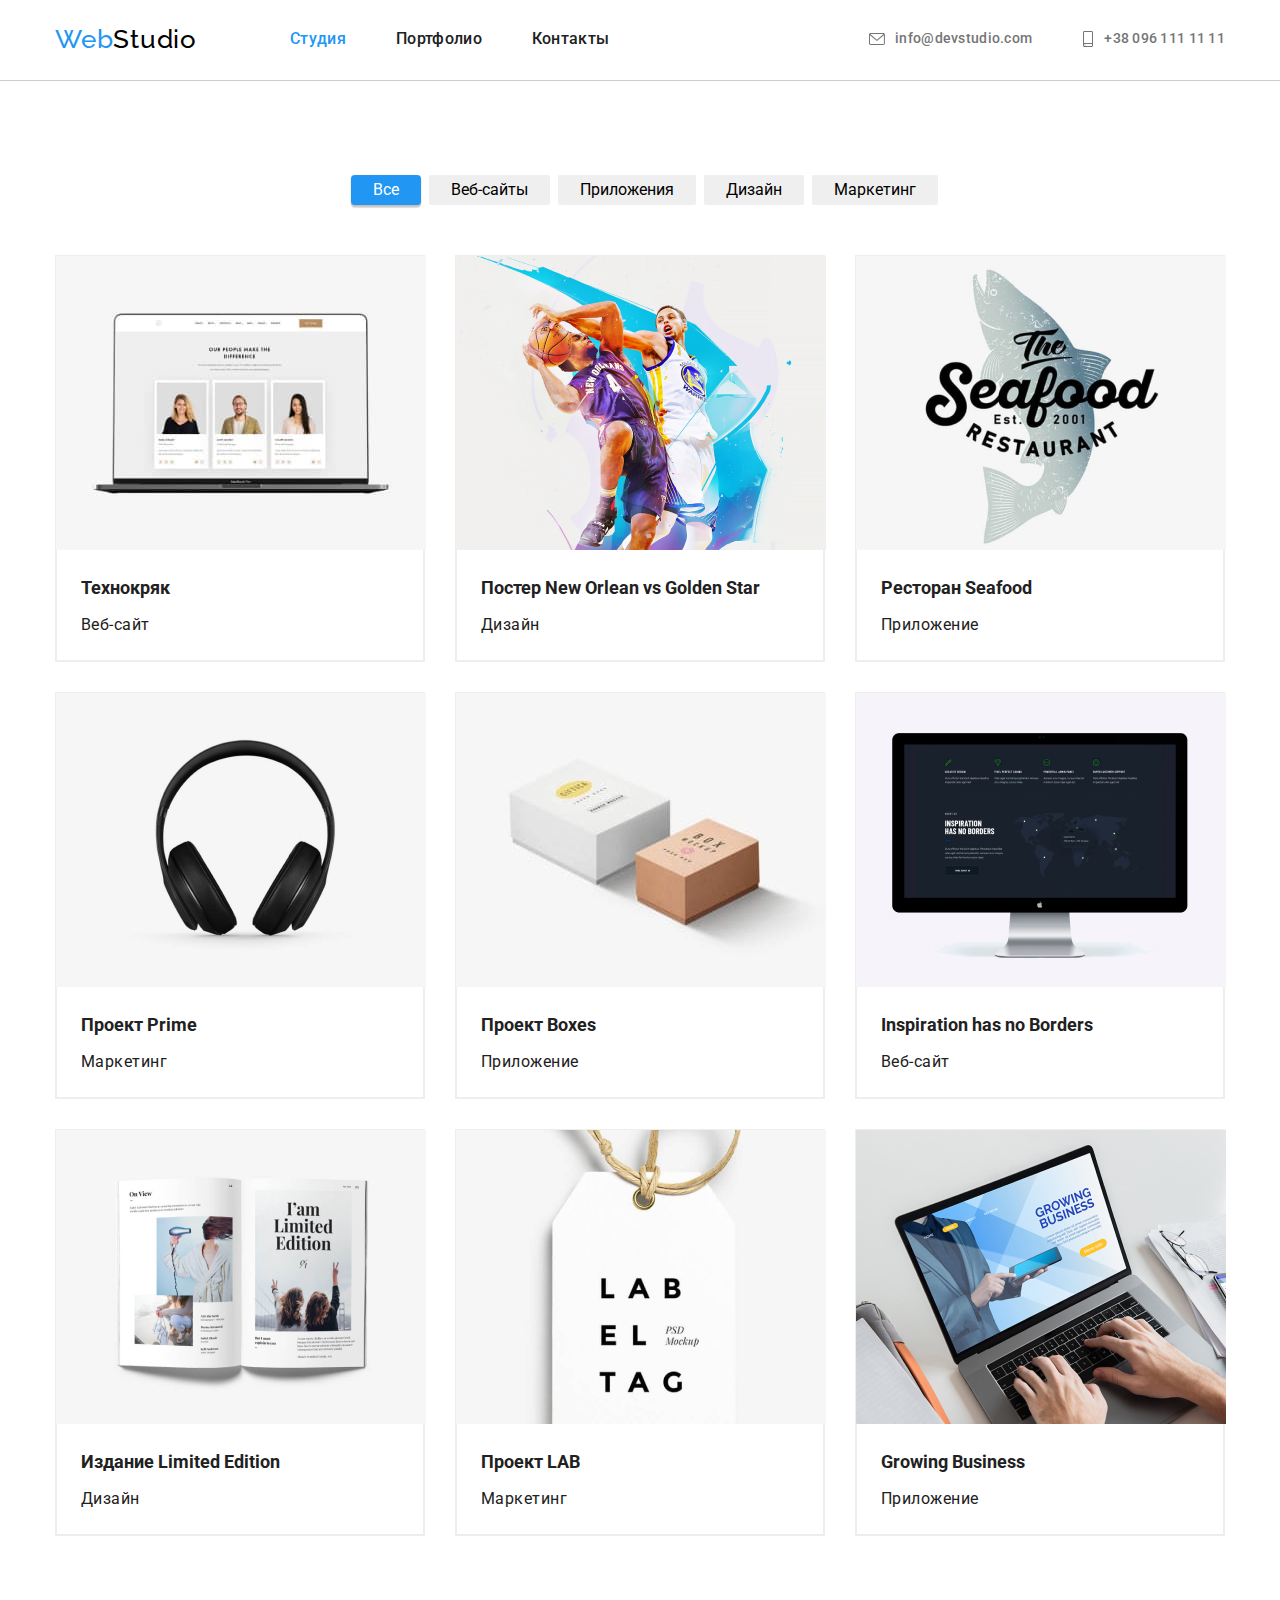
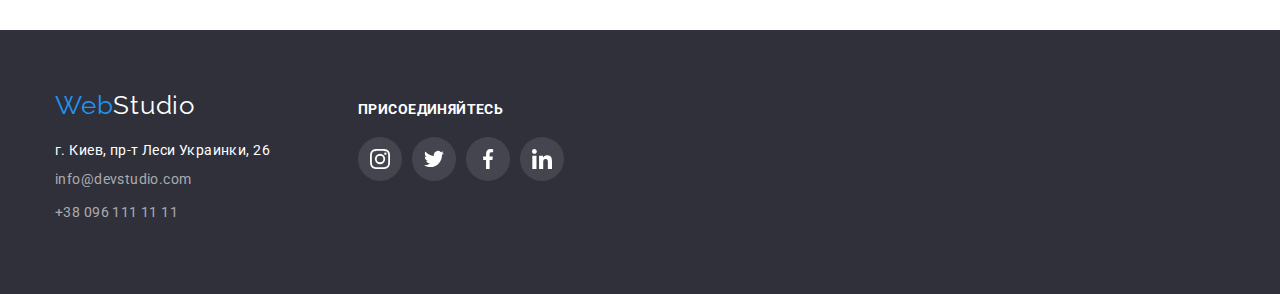
==== commit 1e1294f6: "hw-04" ====
--- a/portfolio.html
+++ b/portfolio.html
@@ -19,24 +19,24 @@
             <nav class="navigation">
                 <a class="logo" href="./index.html" lang="en">Web<span class="logo-dark">Studio</span></a>
                 <ul class="site-nav">
-                    <li class="nav-item"><a href="./index.html" class="link">Студия</a></li>
-                    <li class="nav-item"><a href="./portfolio.html" class="link current">Портфолио</a></li>
-                    <li class="nav-item"><a href="/Контакты" class="link">Контакты</a></li>
+                    <li class="site-nav-item"><a href="./index.html" class="site-nav-link current">Студия</a></li>
+                    <li class="site-nav-item"><a href="./portfolio.html" class="site-nav-link">Портфолио</a></li>
+                    <li class="site-nav-item"><a href="/Контакты" class="site-nav-link">Контакты</a></li>
                 </ul>
             </nav>
-            <ul class="contacts-list">
-                <li class="contacts-item link">
-                    <a href="mailto:info@devstudio.com" class=" contact-link link">
-                        <svg width="16px" height="12px" class="email-icon link">
+            <ul class="contacts">
+                <li class="contacts-item">
+                    <a href="mailto:info@devstudio.com" class="contact-link">
+                        <svg width="16px" height="12px" class="contact-icon">
                             <use href="./images/icons.svg#icon-email">
                             </use>
                         </svg>
                         info@devstudio.com
                     </a>
                 </li>
-                <li class="contacts-item link">
-                    <a href="tel:+380961111111" class=" contact-link link">
-                        <svg width="12px" height="16px" class="icon-smartphone link">
+                <li class="contacts-item">
+                    <a href="tel:+380961111111" class="contact-link">
+                        <svg width="12px" height="16px" class="contact-icon">
                             <use href="./images/icons.svg#icon-smartphone">
                             </use>
                         </svg>
--- a/css/style.css
+++ b/css/style.css
@@ -40,7 +40,7 @@
   padding: 0;
   margin: 0;
 }
-.link {
+a {
   color: var(--title-text-color);
   text-decoration: none;
   cursor: pointer;
@@ -66,7 +66,7 @@
   line-height: 1.14;
   letter-spacing: 0.02em;
 }
-.site-nav .link.current {
+.site-nav .site-nav-link.current {
   color: var(--accent-color);
 }
 .container-header {
@@ -80,31 +80,34 @@
   color: var(--title-text-color);
   display: flex;
 }
-.navigation .nav-item:not(:last-child) {
+.navigation .site-nav-item:not(:last-child) {
   margin-right: 50px;
 }
 .contacts-item:not(:last-child) {
   margin-right: 50px;
 }
-.contacts-list {
+.contacts {
   margin-left: auto;
   display: flex;
   align-items: center;
 }
-.contacts-list .link {
+.contacts .contact-link {
   color: var(--primary-text-color);
   font-weight: 500;
   font-size: 14px;
   letter-spacing: 0.02em;
 }
-.contacts-item .link {
-  display: flex;
-  align-items: center;
-}
-.contact-item .contact-link:hover {
-  color: var(--accent-color);
-}
-
+.contacts-item .contact-link {
+  display: flex;
+  align-items: center;
+}
+
+.contacts .contact-link:hover{
+  color: var(--accent-color)
+}
+.contact-link:hover .contact-icon{
+  fill: var(--accent-color)
+}
 /*HERO*/
 .post {
   background-color: var(--secondary-background-color);
@@ -382,10 +385,8 @@
   background-color: var(--accent-color);
 }
 /* JUST FOCUS AND HOVER */
-.site-nav .link:focus,
-.site-nav .link:hover,
-.contacts-item .link:focus,
-.contacts-item .link:hover {
+.site-nav .site-nav-link:focus,
+.site-nav .site-nav-link:hover {
   color: var(--accent-color);
 }
 
@@ -515,24 +516,11 @@
 }
 
 /* ICONS HEADER*/
-.email-icon {
+.contact-icon {
   margin-right: 10px;
   fill: var(--primary-text-color);
 }
-.icon-smartphone {
-  margin-right: 10px;
-  fill: var(--primary-text-color);
-}
-.contacts-item .link:hover,
-.contacts-item .link:focus {
-  fill: var(--accent-color);
-}
-/*.email-icon .link:hover,
-.email-icon .link:focus,
-.icon-smartphone:hover .link,
-.icon-smartphone:focus .link {
-  color: var(--accent-color);
-}*/
+
 
 /*OVERLAY*/
 .overlay {
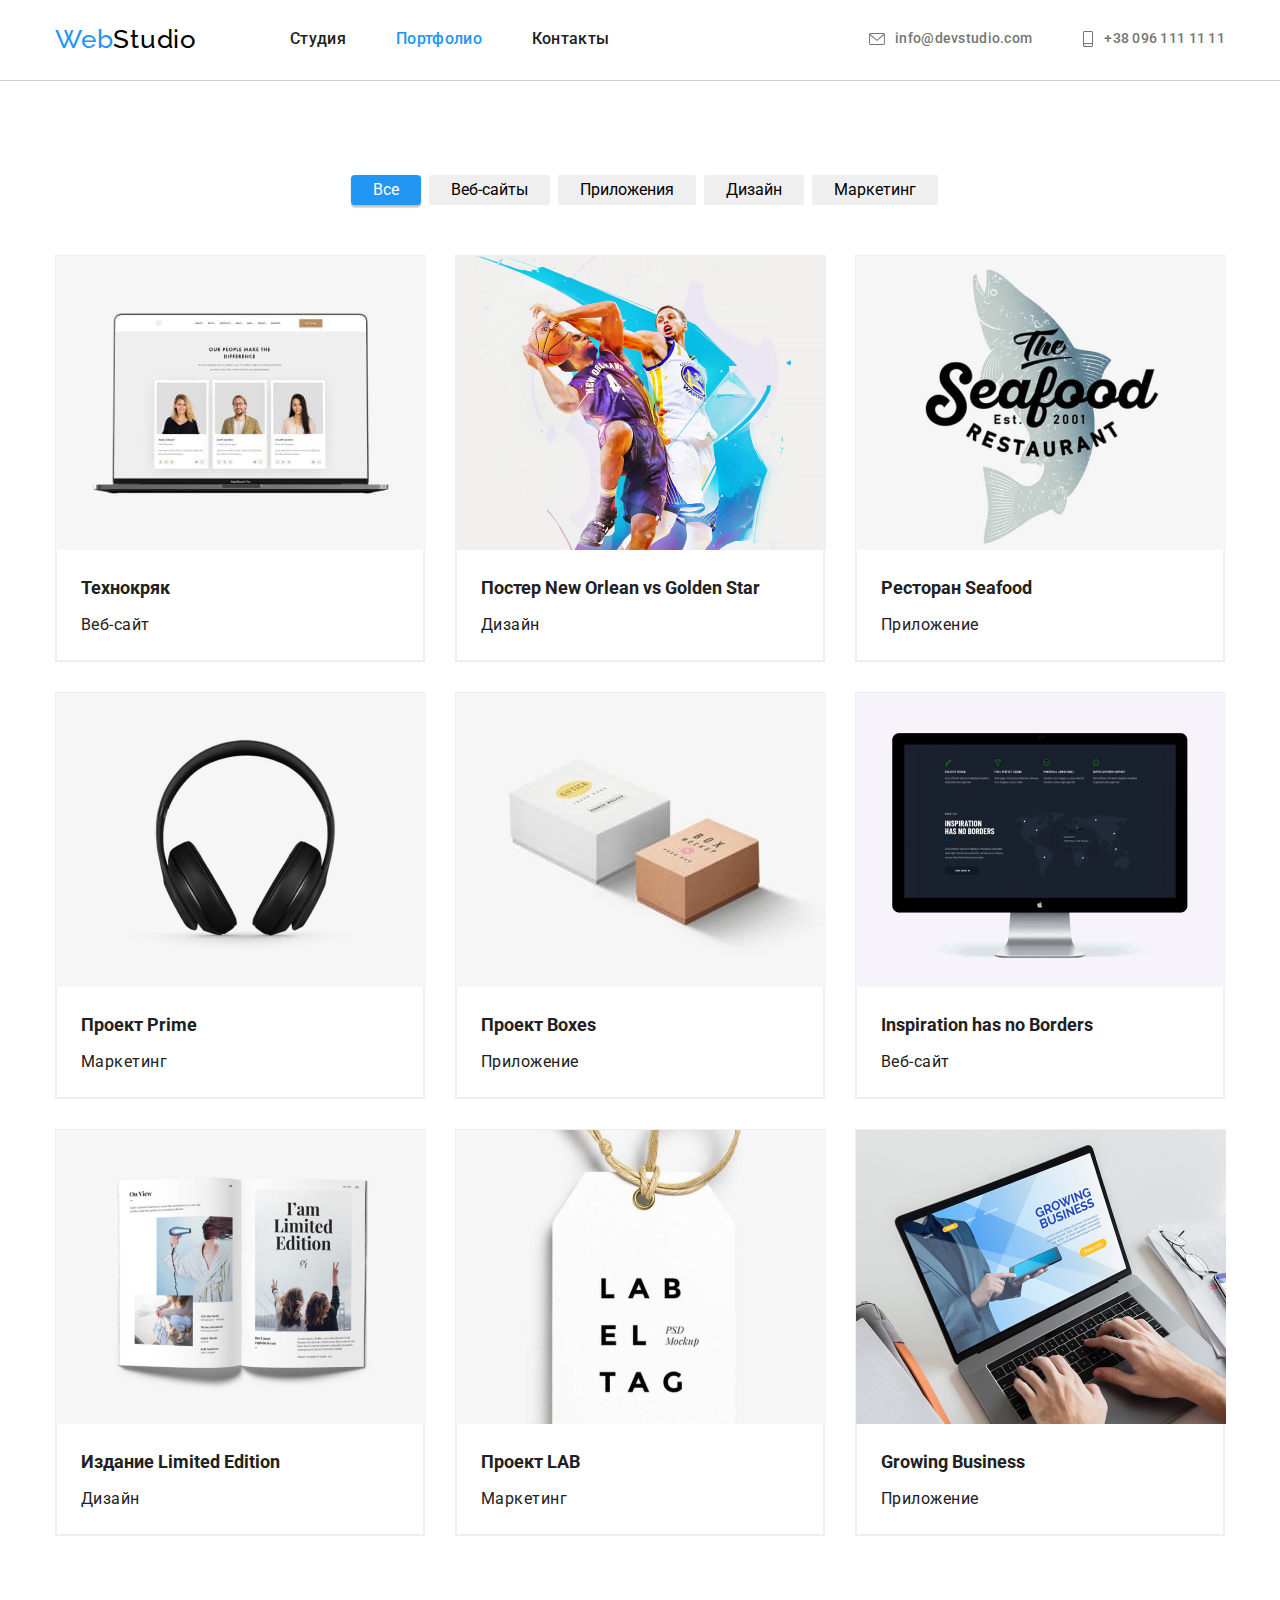
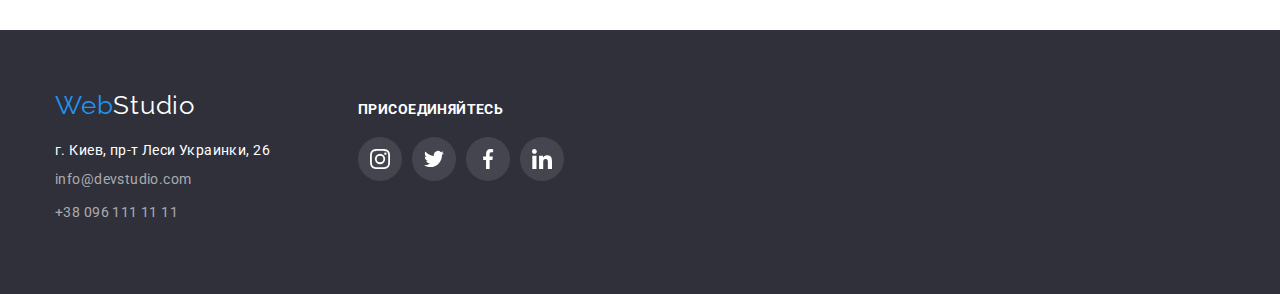
==== commit 94177e67: "hw-04" ====
--- a/portfolio.html
+++ b/portfolio.html
@@ -19,8 +19,8 @@
             <nav class="navigation">
                 <a class="logo" href="./index.html" lang="en">Web<span class="logo-dark">Studio</span></a>
                 <ul class="site-nav">
-                    <li class="site-nav-item"><a href="./index.html" class="site-nav-link current">Студия</a></li>
-                    <li class="site-nav-item"><a href="./portfolio.html" class="site-nav-link">Портфолио</a></li>
+                    <li class="site-nav-item"><a href="./index.html" class="site-nav-link">Студия</a></li>
+                    <li class="site-nav-item"><a href="./portfolio.html" class="site-nav-link current">Портфолио</a></li>
                     <li class="site-nav-item"><a href="/Контакты" class="site-nav-link">Контакты</a></li>
                 </ul>
             </nav>
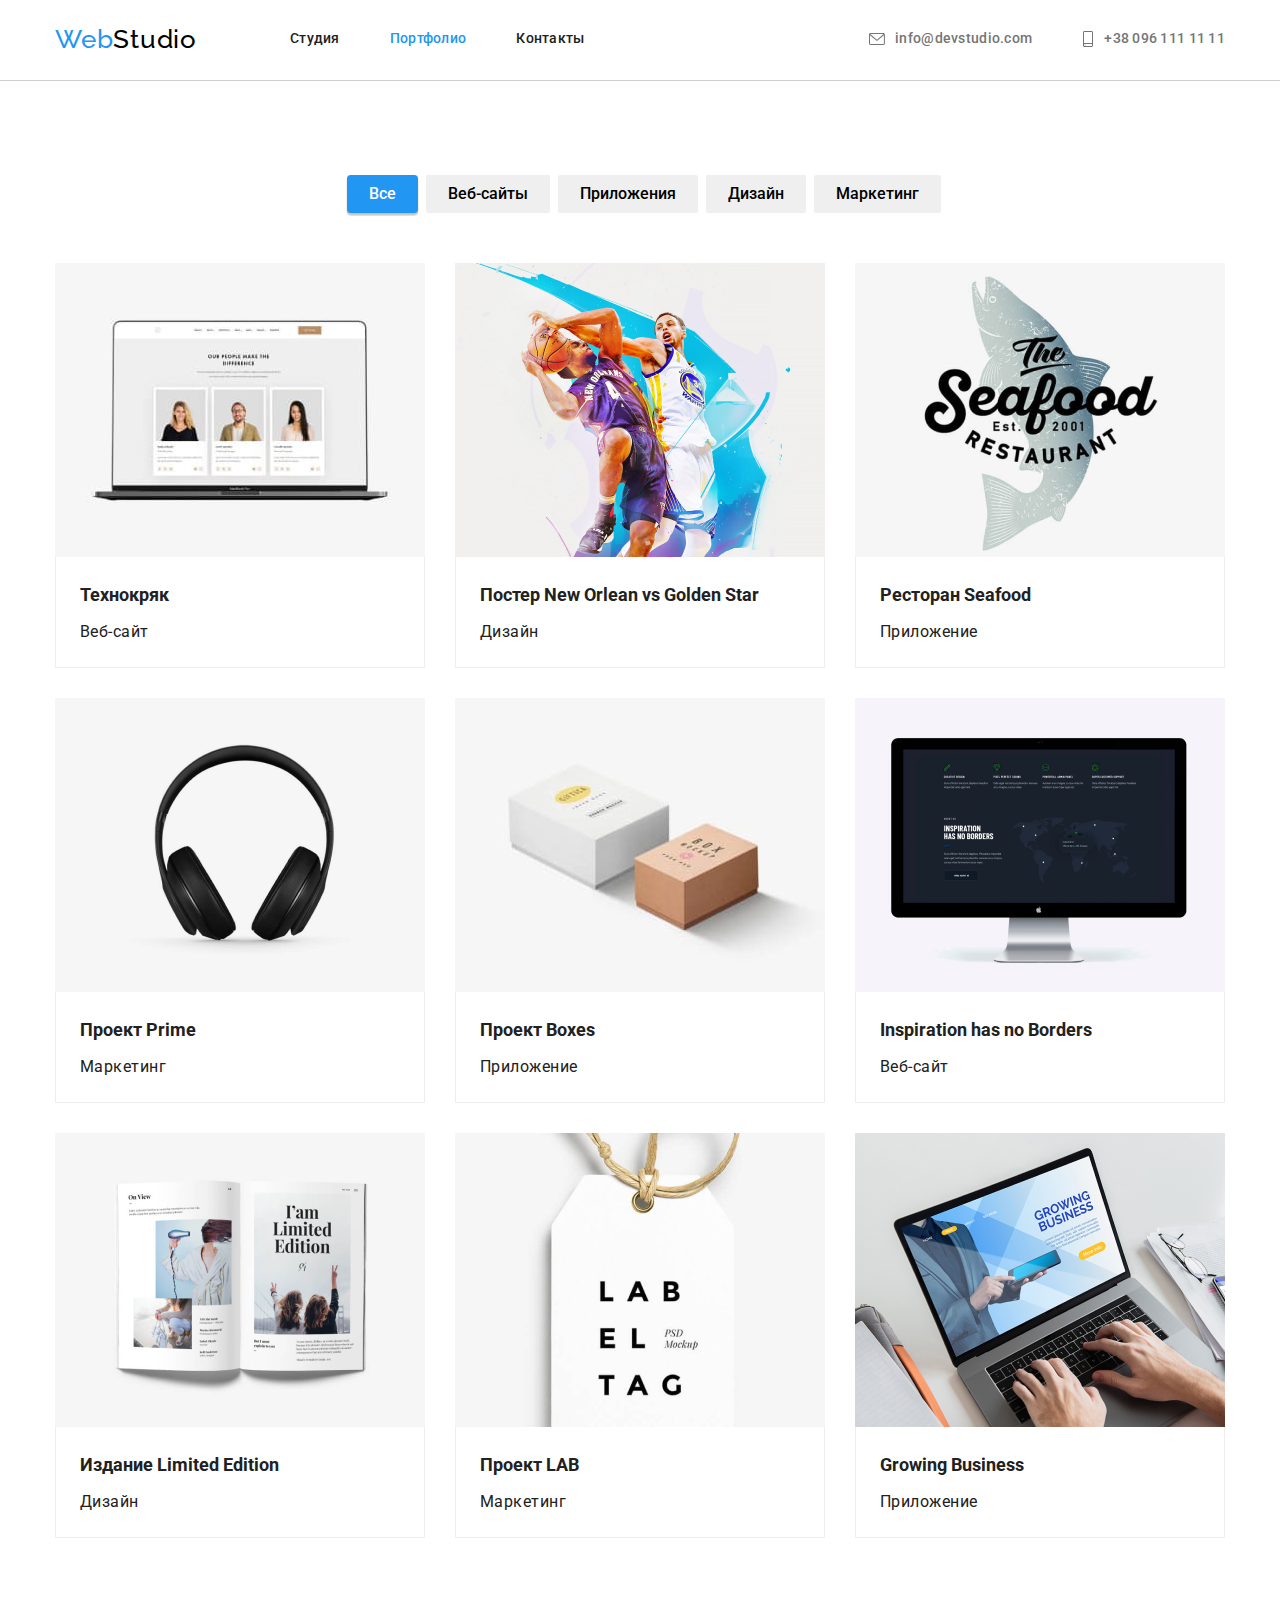
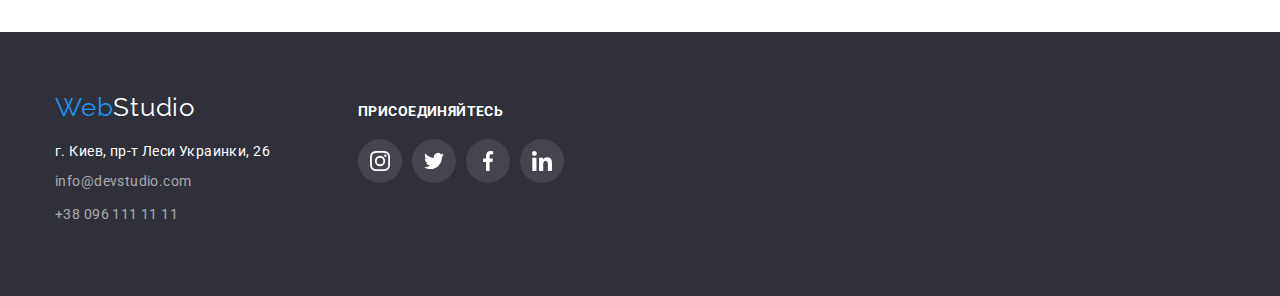
==== commit b3de3aeb: "вносит исправления после проверки" ====
--- a/portfolio.html
+++ b/portfolio.html
@@ -53,7 +53,7 @@
             <div class="container">
                 <h1 hidden>Portfolio</h1>
                 <!--Filter-->
-                <ul class="filter list">
+                <ul class="filter">
                     <li class="button-line">
                         <button type="button" class="filter-button current">Все</button>
                     </li>
@@ -70,9 +70,9 @@
                         <button type="button" class="filter-button">Маркетинг</button>
                     </li>
                 </ul>
-                <ul class="content list">
-                    <li class="portfolio-item">
-                        <a class="link" href="#">
+                <ul class="content">
+                    <li class="portfolio-item">
+                        <a class="portfolio-link" href="#">
                             <img src="./images/1img.jpg" alt="Технокряк" width="370" />
                             <div class="card-description">
                                 <h2 class="content-title">Технокряк</h2>
@@ -81,7 +81,7 @@
                         </a>
                     </li>
                     <li class="portfolio-item">
-                        <a class="link" href="#">
+                        <a class="portfolio-link" href="#">
                             <img src="./images/img(1).jpg" alt="Постер New Orlean vs Golden Star" width="370" />
                             <div class="card-description">
                                 <h2 class="content-title">Постер <span lang="en">New Orlean vs Golden Star</span></h2>
@@ -90,7 +90,7 @@
                         </a>
                     </li>
                     <li class="portfolio-item">
-                        <a class="link" href="#">
+                        <a class="portfolio-link" href="#">
                             <img src="./images/img(2).jpg" alt="Ресторан Seafood" width="370" />
                             <div class="card-description">
                                 <h2 class="content-title">Ресторан <span lang="en">Seafood</span></h2>
@@ -99,7 +99,7 @@
                         </a>
                     </li>
                     <li class="portfolio-item">
-                        <a class="link" href="#">
+                        <a class="portfolio-link" href="#">
                             <img src="./images/img(4).jpg" alt="Проект Prime" width="370" />
                             <div class="card-description">
                                 <h2 class="content-title">Проект <span lang="en">Prime</span></h2>
@@ -108,7 +108,7 @@
                         </a>
                     </li>
                     <li class="portfolio-item">
-                        <a class="link" href="#">
+                        <a class="portfolio-link" href="#">
                             <img src="./images/img(5).jpg" alt="Проект Boxes" width="370" />
                             <div class="card-description">
                                 <h2 class="content-title">Проект <span lang="en">Boxes</span></h2>
@@ -117,7 +117,7 @@
                         </a>
                     </li>
                     <li class="portfolio-item">
-                        <a class="link" href="#">
+                        <a class="portfolio-link" href="#">
                             <img src="./images/img(6).jpg" alt="Inspiration has no Borders" width="370" />
                             <div class="card-description">
                                 <h2 class="content-title" lang="en">Inspiration has no Borders</h2>
@@ -126,7 +126,7 @@
                         </a>
                     </li>
                     <li class="portfolio-item">
-                        <a class="link" href="#">
+                        <a class="portfolio-link" href="#">
                             <img src="./images/img(7).jpg" alt="Издание Limited Edition" width="370" />
                             <div class="card-description">
                                 <h2 class="content-title">Издание <span lang="en">Limited Edition</span></h2>
@@ -135,7 +135,7 @@
                         </a>
                     </li>
                     <li class="portfolio-item">
-                        <a class="link" href="#">
+                        <a class="portfolio-link" href="#">
                             <img src="./images/img(8).jpg" alt="Проект LAB" width="370" />
                             <div class="card-description">
                                 <h2 class="content-title">Проект <span lang="en">LAB</span></h2>
@@ -144,7 +144,7 @@
                         </a>
                     </li>
                     <li class="portfolio-item">
-                        <a class="link" href="#">
+                        <a class="portfolio-link" href="#">
                             <img src="./images/img(9).jpg" alt="Growing Business" width="370" />
                             <div class="card-description">
                                 <h2 class="content-title" lang="en">Growing Business</h2>
--- a/css/style.css
+++ b/css/style.css
@@ -47,6 +47,8 @@
 }
 img {
   display: block;
+  max-width: 100%;
+  height: auto;
 }
 .container {
   width: 1200px;
@@ -62,6 +64,7 @@
   border-bottom: 1px solid #cecece;
 }
 .header {
+  font-size: 14px;
   font-weight: 500;
   line-height: 1.14;
   letter-spacing: 0.02em;
@@ -93,9 +96,6 @@
 }
 .contacts .contact-link {
   color: var(--primary-text-color);
-  font-weight: 500;
-  font-size: 14px;
-  letter-spacing: 0.02em;
 }
 .contacts-item .contact-link {
   display: flex;
@@ -153,11 +153,9 @@
   display: block;
   content: "";
   height: 120px;
-  left: 215px;
-  top: 774px;
   border-radius: 4px;
   background-size: contain;
-  background: #f5f4fa;
+  background: var(--background-team-color);
 }
 .icon-antenna::before {
   background-image: url("../images/antenna1.svg");
@@ -237,7 +235,7 @@
   line-height: 1.18;
   text-align: center;
   letter-spacing: 0.03em;
-  padding-bottom: 10px;
+  margin-bottom: 10px;
 }
 .team-function {
   text-align: center;
@@ -453,6 +451,8 @@
   border-radius: 4px;
 }
 .filter-button {
+  font-weight: 500;
+  line-height: 1.62;
   padding: 6px 22px;
   border-radius: 4px;
   border: none;
@@ -473,17 +473,16 @@
 }
 
 /*CATOLOG*/
-.portfolio-item .link {
+.portfolio-item .portfolio-link {
   display: block;
 }
 .portfolio-item {
   margin-top: 30px;
   margin-right: 30px;
-  border: 1px solid #eeeeee;
-  width: 370px;
-}
-.portfolio-item:hover,
-.portfolio-item:focus{
+  flex-basis: calc(100% / 3 - 30px);
+}
+.portfolio-link:hover,
+.portfolio-link:focus{
   background: #ffffff;
   box-sizing: border-box;
   box-shadow: 0px 1px 1px rgb(0 0 0 / 12%), 0px 4px 4px rgb(0 0 0 / 6%), 1px 4px 6px rgb(0 0 0 / 16%);
@@ -525,7 +524,6 @@
 /*OVERLAY*/
 .overlay {
   max-width: 1600px;
-  height: 600px;
   margin-left: auto;
   margin-right: auto;
   background-image: linear-gradient(
@@ -537,6 +535,6 @@
   background-position: center;
   background-size: cover;
 }
-.social-list-item:hover .link {
+.social-list-item:hover .social-list-link {
   fill: #ffffff;
 }
